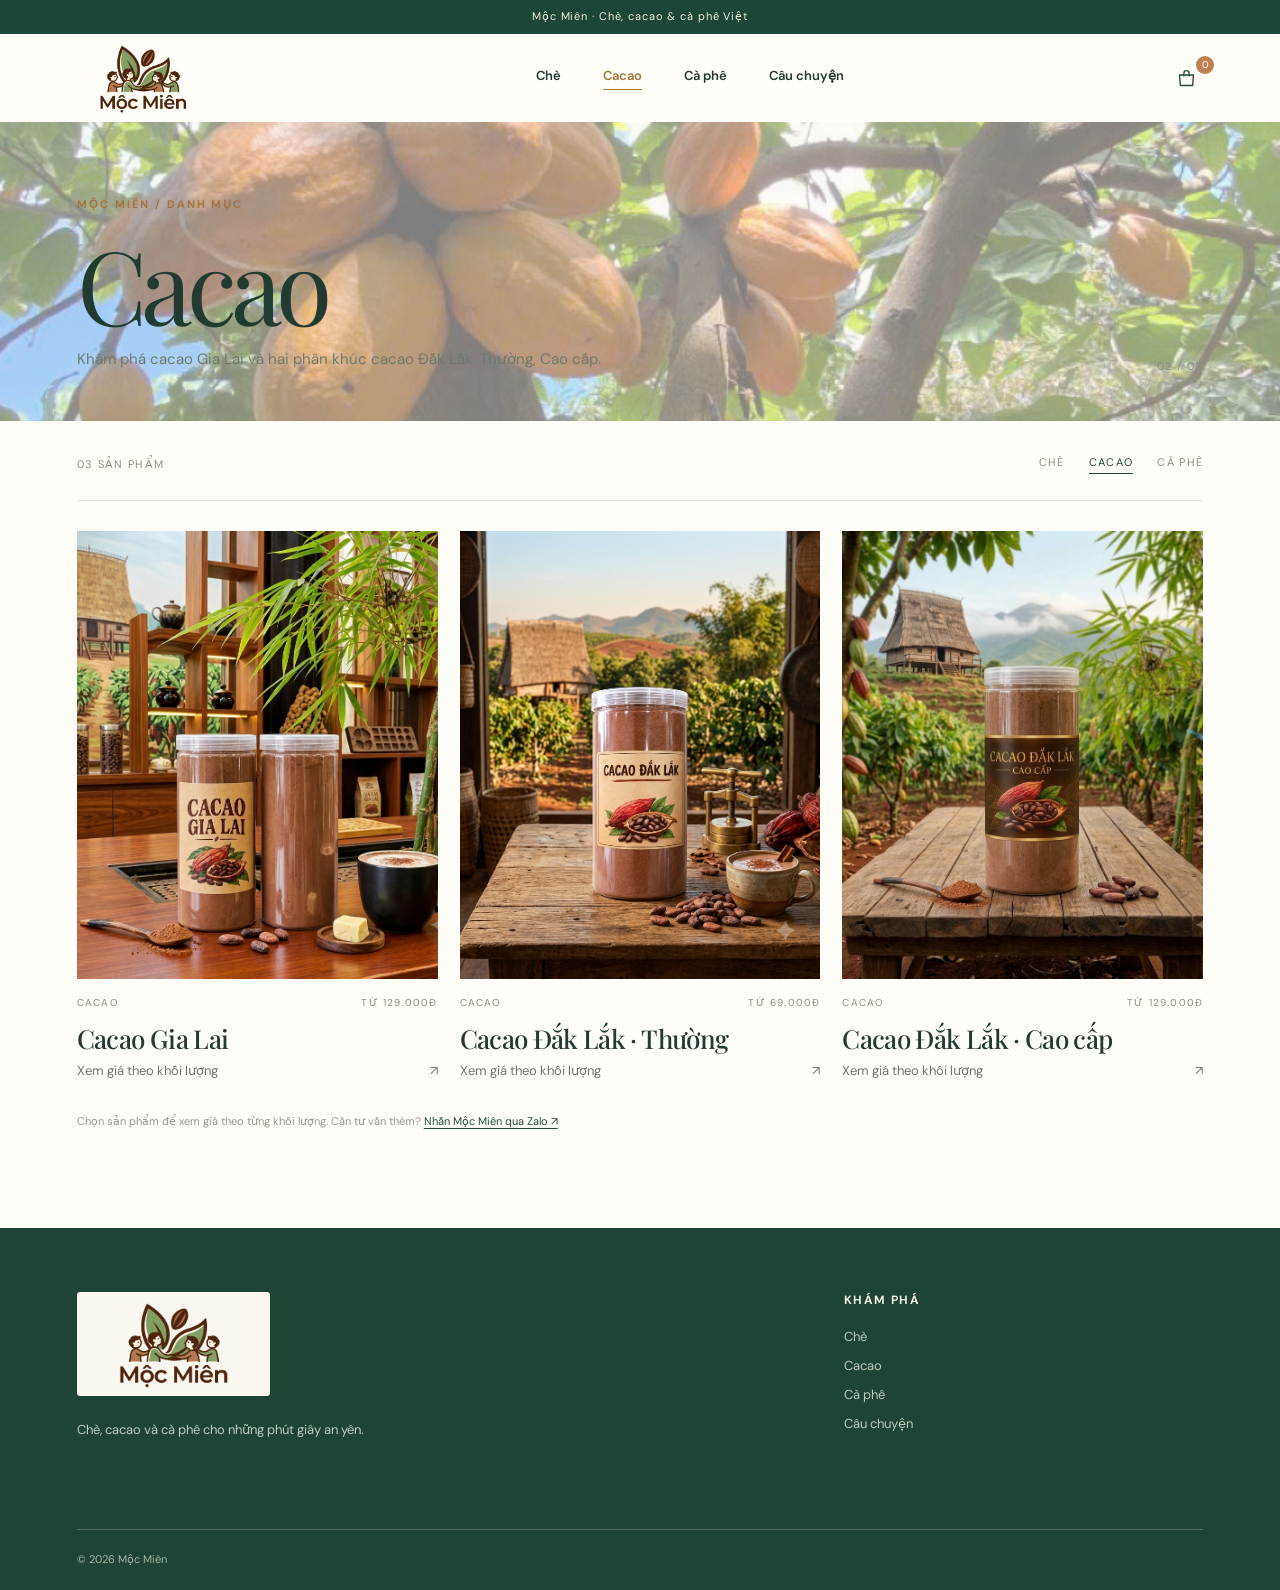
==== cacao.html @ 0a1a904e "chore: refresh cleaned header and footer on cacao.html" ====
﻿<!doctype html>
<html lang="vi"><head><meta charset="utf-8"><meta name="viewport" content="width=device-width, initial-scale=1"><meta name="theme-color" content="#1d4434"><meta name="description" content="Bột cacao Đắk Lắk tại Mộc Miên. Có gói 150 g, 450 g và 950 g."><title>Cacao Đắk Lắk — Mộc Miên</title><link rel="icon" href="./moc-mien-logo.png" type="image/png"><link rel="preconnect" href="https://fonts.googleapis.com"><link rel="preconnect" href="https://fonts.gstatic.com" crossorigin><link href="https://fonts.googleapis.com/css2?family=DM+Sans:wght@400;500;600;700&family=Playfair+Display:ital,wght@0,400;0,500;0,600;1,400;1,500&display=swap" rel="stylesheet"><link rel="stylesheet" href="./style.css?v=ui-2"><link rel="stylesheet" href="./catalog.css?v=ui-2"><script src="./config.js?v=2" defer></script><script src="./checkout.js?v=3" defer></script><script src="./script.js?v=ui-2" defer></script></head><body data-page="cacao"><div id="app"></div></body></html>
---- style.css ----
:root{font-family:'DM Sans',Arial,sans-serif;color:#213b30;background:#f9f7f0}*{box-sizing:border-box}html{scroll-behavior:smooth}body{margin:0}button,a{cursor:pointer}a{text-decoration:none;color:inherit}button{font:inherit}.announcement{height:34px;background:#1c4637;color:#f5eee1;text-align:center;font-size:11px;letter-spacing:.08em;padding:9px 10px}.announcement span{margin:0 20px;color:#d4ad6c}.header{height:88px;padding:0 max(6vw,24px);display:flex;align-items:center;justify-content:space-between;background:#fffdf8;position:relative;z-index:5}.brand{display:inline-flex;align-items:center;gap:10px;font-family:'Playfair Display',serif;font-size:29px;font-weight:600;letter-spacing:-.05em}.brand-mark{width:38px;height:38px;border:1px solid #2d5b43;border-radius:50%;display:grid;place-items:center}.brand-dot{color:#c1864b}.nav{display:flex;gap:42px;font-size:13px;font-weight:600}.nav a:hover,.text-link:hover{color:#a9753f}.icon-button{background:none;border:0;color:#254c3b;display:grid;place-items:center}.cart-trigger{position:relative}.cart-count{position:absolute;top:-11px;right:-11px;background:#be8151;color:white;border-radius:50%;font-size:10px;width:18px;height:18px;display:grid;place-items:center}.mobile-menu{display:none}.hero{display:grid;grid-template-columns:1fr 1fr;min-height:600px;background:#eeeee2}.hero-copy{padding:clamp(70px,8vw,125px) 6vw 32px max(6vw,32px);display:flex;flex-direction:column;align-items:flex-start}.eyebrow{font-size:11px;font-weight:700;letter-spacing:.18em;color:#a47443}.hero h1,.section-heading h2,.story h2{font-family:'Playfair Display',serif;font-weight:400;letter-spacing:-.045em}.hero h1{font-size:clamp(54px,5.5vw,88px);line-height:1.08;margin:28px 0;color:#1b4837}.hero h1 em,.section-heading h2 em,.story h2 em{color:#b68150;font-weight:400}.hero-copy>p{max-width:455px;font-size:15px;line-height:1.9;color:#667267;margin:0 0 35px}.primary-link{display:flex;align-items:center;gap:35px;background:#23513e;color:white;padding:17px 24px;font-size:13px;font-weight:600}.primary-link:hover{background:#17392c}.hero-foot{display:flex;align-items:center;gap:17px;margin-top:auto;padding-top:60px;width:100%;font-size:10px;letter-spacing:.15em;color:#7a8576}.hero-foot div{height:1px;flex:1;background:#c4cbbb}.hero-art{position:relative;overflow:hidden;background:#d9dfc5;display:grid;place-items:center}.hero-art:before{content:'';position:absolute;width:60%;height:74%;border-radius:50%;background:#c4d0ac}.hero-art img{position:relative;width:min(54%,390px);height:520px;object-fit:contain;transform:rotate(-6deg);filter:drop-shadow(22px 28px 20px #49634455)}.hero-orbit{position:absolute;border:1px solid #94ab86;border-radius:50%}.orbit-one{width:650px;height:650px;top:-130px;right:-200px}.orbit-two{width:430px;height:430px;bottom:-220px;left:-200px}.hero-art-label{position:absolute;top:75px;right:50px;font-size:11px;letter-spacing:.22em;line-height:1.5;color:#40624d}.floating-note{position:absolute;bottom:55px;left:40px;background:#fffdf2;padding:16px 23px;font-family:'Playfair Display',serif;font-style:italic;font-size:16px;box-shadow:0 15px 30px #35503a25}.promise{display:grid;grid-template-columns:repeat(3,1fr);padding:36px max(6vw,24px);background:#fffdf8;border-bottom:1px solid #e8e9df}.promise>div{display:grid;grid-template-columns:47px 1fr;grid-template-rows:20px 20px;align-items:center;padding:0 20%;border-right:1px solid #e3e5da}.promise>div:last-child{border:0}.promise div>span{grid-row:span 2;font-size:29px;color:#a87542}.promise strong{font-size:13px}.promise small{font-size:11px;color:#8b948b}.collection{padding:100px max(6vw,24px) 88px;background:#fffdf8}.section-heading{display:flex;align-items:end;justify-content:space-between;margin-bottom:36px}.section-heading h2,.story h2{font-size:clamp(42px,4vw,60px);line-height:1.15;margin:14px 0 0}.section-heading p{max-width:240px;color:#869084;font-size:13px;line-height:1.7}.product-grid{display:grid;grid-template-columns:repeat(4,1fr);gap:20px}.product-image{height:clamp(230px,27vw,365px);position:relative;display:grid;place-items:center;overflow:hidden}.tone-0{background:#e9ecdf}.tone-1{background:#f0e8d6}.tone-2{background:#eee3d6}.tone-3{background:#e4e6d8}.product-image img{height:90%;width:80%;object-fit:contain;transition:transform .25s}.product:hover img{transform:scale(1.04)}.product-image button{position:absolute;right:15px;bottom:15px;background:#fffdf8;border:0;border-radius:50%;height:38px;width:38px;color:#2a543d;font-size:25px;line-height:1}.product-meta{display:flex;justify-content:space-between;font-size:9px;letter-spacing:.14em;color:#ae8a66;margin-top:22px}.product h3{font-family:'Playfair Display',serif;font-size:22px;font-weight:500;margin:9px 0}.product-bottom{display:flex;justify-content:space-between;gap:5px;font-size:12px;color:#829083}.product-bottom strong{color:#2b4c39;font-size:14px}.sample-note{font-size:11px;color:#93998e;margin:35px 0 0}.story{display:grid;grid-template-columns:1fr 1fr;min-height:480px;background:#e8e8d8}.story-art{position:relative;overflow:hidden;background:#c3cfb3;min-height:480px}.story-sun{position:absolute;width:280px;height:280px;border-radius:50%;background:#e9d9a7;top:60px;left:35%}.story-hill{position:absolute;width:110%;height:320px;border-radius:50% 50% 0 0}.hill-one{background:#8fa786;bottom:-170px;left:-25%;transform:rotate(-12deg)}.hill-two{background:#627e65;bottom:-190px;right:-25%;transform:rotate(12deg)}.story-word{position:absolute;top:47%;left:50%;transform:translate(-50%,-50%);font-family:'Playfair Display',serif;font-size:clamp(70px,9vw,150px);color:#fff8e8;white-space:nowrap;opacity:.9}.story-copy{padding:90px 9vw 75px 7vw}.story-copy p{font-size:15px;line-height:1.9;color:#667366;max-width:470px;margin:28px 0}.text-link{display:inline-flex;align-items:center;gap:22px;border-bottom:1px solid #214c39;padding-bottom:8px;font-size:13px;font-weight:600}footer{background:#1d4434;color:#f2eee2;padding:64px max(6vw,24px) 24px;display:grid;grid-template-columns:minmax(0,2fr) minmax(180px,1fr);gap:48px}footer>div{display:flex;flex-direction:column;align-items:flex-start;gap:12px}footer .brand{font-size:28px}footer .brand-mark{border-color:#d9e0ce}footer p,footer span,footer a:not(.brand){font-size:13px;color:#bccdbd}footer strong{font-size:12px;letter-spacing:.12em;text-transform:uppercase;margin-bottom:8px}footer small{grid-column:1/-1;border-top:1px solid #55715d;padding-top:22px;margin-top:30px;font-size:11px;color:#a5b7a6}.drawer-overlay{position:fixed;inset:0;background:#142c22aa;z-index:20;display:flex;justify-content:flex-end}.drawer{width:min(430px,100%);height:100%;background:#fffdf8;padding:30px;display:flex;flex-direction:column}.drawer-head{display:flex;justify-content:space-between;align-items:center;border-bottom:1px solid #e2e6dc;padding-bottom:20px}.drawer h2{font-family:'Playfair Display',serif;font-size:28px;font-weight:500;margin:0}.drawer h2 span{font:13px 'DM Sans',sans-serif;color:#899487}.cart-items{overflow:auto;flex:1}.cart-item{display:flex;gap:15px;padding:20px 0;border-bottom:1px solid #e3e7de}.cart-item img{width:77px;height:85px;object-fit:contain;background:#e9ecdf}.cart-item div{display:flex;flex-direction:column;gap:8px}.cart-item strong{font-size:14px}.cart-item span{font-size:13px}.cart-item button{align-self:flex-start;border:0;background:none;padding:0;text-decoration:underline;color:#9c6e49;font-size:12px}.cart-total{display:flex;justify-content:space-between;border-top:1px solid #d9dfd3;padding:20px 0}.cart-disclaimer,.empty-cart{font-size:13px;line-height:1.6;color:#7b887b}.empty-cart{margin-top:40px}
@media(max-width:900px){.promise>div{padding:0 8%}.product-grid{grid-template-columns:repeat(2,1fr)}.product-image{height:330px}.hero-art img{height:440px}.story-copy{padding:70px 6vw}}
@media(max-width:650px){.announcement{font-size:9px}.announcement span{margin:0 5px}.header{height:70px}.brand{font-size:25px}.mobile-menu{display:grid}.nav{display:none;position:absolute;top:70px;left:0;right:0;background:#fffdf8;padding:25px;box-shadow:0 12px 22px #1c453620;flex-direction:column;gap:20px}.nav-open{display:flex}.hero{grid-template-columns:1fr}.hero-copy{padding:65px 7vw 20px;min-height:460px}.hero h1{font-size:57px}.hero-art{height:380px}.hero-art img{height:380px}.hero-art-label{top:30px;right:22px}.floating-note{bottom:20px;left:20px}.promise{padding:24px 5vw;grid-template-columns:1fr;gap:18px}.promise>div{padding:0;border:0}.collection{padding:70px 5vw}.section-heading{display:block}.section-heading p{max-width:100%}.product-grid{gap:15px}.product-image{height:235px}.product h3{font-size:18px}.product-bottom{display:block}.product-bottom strong{display:block;margin-top:7px}.story{grid-template-columns:1fr}.story-art{min-height:330px}.story-copy{padding:60px 7vw}footer{grid-template-columns:1fr;gap:28px}footer>div:first-child{grid-column:auto}}

[hidden]{display:none!important}


.brand-logo{display:block;width:auto;height:72px;max-width:160px;object-fit:contain}footer .brand-logo{height:90px;max-width:180px}@media(max-width:650px){.brand-logo{height:56px;max-width:120px}footer .brand-logo{height:80px;max-width:160px}}

footer .brand{background:#f9f7f0;padding:7px 14px;border-radius:3px}.story-word{font-size:clamp(55px,7vw,115px)}


/* Story carousel + image-loading performance */
.collection-landing,.story-shell{content-visibility:auto;contain-intrinsic-size:780px}
.hero-slide img[data-src],.story-media img[data-src]{opacity:0}
.hero-slide img,.story-media img{transition:opacity .28s ease,transform .3s ease}

.story-shell{padding:92px max(6vw,24px) 74px;background:#f5f1e7}
.story-heading{display:flex;align-items:end;justify-content:space-between;gap:40px;margin-bottom:34px}
.story-heading h2{font-family:'Playfair Display',serif;font-size:clamp(42px,4vw,60px);font-weight:400;letter-spacing:-.045em;line-height:1.15;margin:14px 0 0}
.story-heading h2 em{font-weight:400;color:#b68150}
.story-heading>p{max-width:420px;margin:0;color:#6f796e;font-size:13px;line-height:1.75}
.story-slider{position:relative;overflow:hidden;background:#fffdf8;border:1px solid #dedfd5;min-height:560px}
.story-panel{display:none;grid-template-columns:minmax(0,1.02fr) minmax(420px,.98fr);min-height:560px}
.story-panel.is-active{display:grid}
.story-media{position:relative;min-height:560px;overflow:hidden;background:#dfe5d6}
.story-media:after{content:'';position:absolute;inset:0;background:linear-gradient(180deg,transparent 58%,#17382a88)}
.story-media img{ position: relative;
  position: absolute;
  inset: 0;
  width: 100%;
  height: 100%;
  object-fit: cover;
  object-position: center;}
.story-number{position:absolute;z-index:2;left:24px;bottom:24px;padding:9px 12px;background:#fffdf8e8;color:#274838;font-size:10px;font-weight:700;letter-spacing:.12em}
.story-panel .story-copy{padding:64px clamp(38px,5vw,76px) 86px;display:flex;flex-direction:column;justify-content:flex-start;max-height: 700px;overflow-y: auto;min-height: 0;}
.story-panel .story-copy h2{font-family:'Playfair Display',serif;font-size:clamp(39px,3.7vw,57px);font-weight:400;letter-spacing:-.045em;line-height:1.12;margin:16px 0 20px}
.story-panel .story-copy h2 em{font-weight:400;color:#b68150}
.story-panel .story-copy>p{max-width:590px;margin:0 0 24px;color:#667366;font-size:14px;line-height:1.85}
.story-benefits{list-style:none;margin:0 0 28px;padding:0;display:grid;grid-template-columns:repeat(3,minmax(0,1fr));gap:10px}
.story-benefits li{min-width:0;padding:14px 13px;background:#f1f2e8;border-top:2px solid #829478}
.story-benefits strong{display:block;color:#254c3b;font-size:11px;line-height:1.35;margin-bottom:6px}
.story-benefits span{display:block;color:#798476;font-size:10px;line-height:1.55}
.story-controls{position:absolute;z-index:4;right:28px;bottom:24px;display:flex;align-items:center;gap:11px}
.story-arrow{width:34px;height:34px;border:1px solid #bfc9bb;border-radius:50%;background:#fffdf8;color:#274838;font-size:24px;line-height:1;display:grid;place-items:center}
.story-arrow:hover,.story-arrow:focus-visible{background:#e8eee7}
.story-dots{display:flex;align-items:center;gap:7px}
.story-dot{width:8px;height:8px;padding:0;border:0;border-radius:50%;background:#a7b1a4}
.story-dot.is-active{width:24px;border-radius:8px;background:#27503d}
.story-dot:focus-visible,.story-arrow:focus-visible{outline:3px solid #b68150;outline-offset:3px}
.story-health-note{margin:14px 0 0;color:#8b9186;font-size:10px;line-height:1.5}
@media(max-width:1050px){
  .story-panel{grid-template-columns:1fr 1fr}
  .story-benefits{grid-template-columns:1fr}
  .story-panel .story-copy{padding:48px 38px 84px}
}
@media(max-width:760px){
  .story-shell{padding:68px 5vw 54px}
  .story-heading{display:block}
  .story-heading>p{max-width:none;margin-top:16px}
  .story-slider,.story-panel{min-height:0}
  .story-panel.is-active{grid-template-columns:1fr}
  .story-media{min-height:310px}
  .story-panel .story-copy{padding:40px 6vw 82px}
  .story-panel .story-copy h2{font-size:40px}
  .story-benefits{gap:8px}
  .story-controls{right:18px;bottom:18px}
}
@media(prefers-reduced-motion:reduce){
  .hero-slide img,.story-media img{transition:none}
}
---- catalog.css ----
.nav a[aria-current="page"]{color:#a9753f;border-bottom:1px solid currentColor;padding-bottom:5px}
.hero-art{min-height:600px;background:#d9dfc5;display:block}
.hero-art::before{display:none}
.hero-slides,.hero-slide{position:absolute;inset:0}
.hero-slide{opacity:0;visibility:hidden;pointer-events:none;transition:opacity .65s ease,visibility .65s ease}
.hero-slide.is-active{opacity:1;visibility:visible;pointer-events:auto}
.hero-art .hero-slide img{display:block;width:100%;height:100%;object-fit:cover;transform:none;filter:none}
.hero-art .cacao-hero-pair{display:grid;grid-template-columns:1fr 1fr;width:100%;height:100%}
.hero-art .cacao-hero-pair img{width:100%;height:100%;object-fit:cover}
.hero-slide-caption{position:absolute;left:28px;bottom:80px;z-index:2;display:flex;flex-direction:column;gap:4px;padding:14px 18px;background:#fffdf8e8;color:#274838;box-shadow:0 8px 28px #1e392720;pointer-events:none}
.hero-slide-caption span{font-size:10px;letter-spacing:.08em}
.hero-slide-caption strong{font-family:'Playfair Display',serif;font-size:25px;font-weight:500}
.hero-slide-controls{position:absolute;left:28px;right:28px;bottom:22px;z-index:2;display:flex;align-items:center;gap:15px}
.hero-arrow{width:34px;height:34px;border:1px solid #fffdf8;background:#fffdf8d9;color:#274838;border-radius:50%;font-size:26px;line-height:1;display:grid;place-items:center}
.hero-arrow:hover,.hero-arrow:focus-visible{background:#fffdf8}
.hero-dots{display:flex;align-items:center;gap:8px}
.hero-dot{width:9px;height:9px;padding:0;border:0;border-radius:50%;background:#fffdf899;box-shadow:0 0 0 1px #29463255}
.hero-dot.is-active{width:24px;border-radius:8px;background:#fffdf8}
.hero-dot:focus-visible,.hero-arrow:focus-visible,.hero-slide:focus-visible{outline:3px solid #b68150;outline-offset:3px}
@media(max-width:650px){.hero-art{min-height:380px}.hero-slide-caption{left:16px;bottom:72px;padding:10px 13px}.hero-slide-caption strong{font-size:21px}.hero-slide-controls{left:16px;right:16px;bottom:18px}}
@media(prefers-reduced-motion:reduce){.hero-slide{transition:none}}
.collection-landing{padding-top:90px}
.category-grid{display:grid;grid-template-columns:repeat(3,minmax(0,1fr));gap:20px}
.category-tile{display:block;min-width:0;background:#ecede1;transition:transform .25s ease}
.category-tile:hover{transform:translateY(-4px)}
.cacao-tile{background:#eae0d2}
.cacao-region-pair{height:390px;display:grid;grid-template-columns:1fr 1fr;overflow:hidden}
.cacao-region-pair a{position:relative;min-width:0;overflow:hidden;background:#eae0d2}
.cacao-region-pair a+a{border-left:3px solid #fffdf8}
.cacao-region-pair img{width:100%;height:100%;object-fit:cover;transition:transform .3s ease}
.cacao-region-pair span{position:absolute;left:8px;right:8px;bottom:12px;padding:8px 4px;background:#fffdf8e8;color:#294a38;text-align:center;font-size:11px;font-weight:700;letter-spacing:.08em}
.cacao-region-pair a:hover img{transform:scale(1.04)}
.cacao-region-pair a:focus-visible,.category-more:focus-visible{outline:3px solid #b68150;outline-offset:-3px}
.cacao-tile .category-copy h3 a:hover,.category-more:hover{color:#a9753f}
.category-more{position:absolute;right:28px;bottom:29px;font-size:23px}
.coffee-tile{background:#e7dfd2}
.category-art{height:390px;display:grid;place-items:center;overflow:hidden}
.category-art img{width:min(70%,360px);height:95%;object-fit:contain;transition:transform .3s ease}
.category-art img[src$="-photo-demo.png"]{width:100%;height:100%;object-fit:cover}
.story-art{background:#48613d url('./products/coffee-cherries-story-demo.png') center/cover no-repeat}
.story-art .story-sun,.story-art .story-hill{display:none}
.story-art .story-word{text-shadow:0 2px 20px #1f3827aa}
.category-tile:hover img{transform:scale(1.04)}
.category-copy{position:relative;background:#f9f7f0;padding:25px 28px 30px;border:1px solid #e7e6dc;border-top:0}
.category-copy>span,.catalog-meta,.catalog-tools,.catalog-index{font-size:11px;letter-spacing:.12em;text-transform:uppercase;color:#8a907f}
.category-copy h3{font-family:'Playfair Display',serif;font-size:48px;font-weight:400;margin:8px 0}
.category-copy p{margin:0;color:#68766a;font-size:14px}
.category-copy b{position:absolute;right:28px;bottom:29px;font-size:23px;font-weight:400}
.catalog-hero {
  min-height: 290px;
  padding: 70px max(6vw, 24px) 48px;
  display: flex;
  align-items: end;
  justify-content: space-between;
  background-size: cover;
  background-position: center;
  background-repeat: no-repeat;
}

.catalog-hero:not(.cacao-heading):not(.coffee-heading) {
  background-image:
    linear-gradient(
      rgba(249, 247, 240, 0.6),
      rgba(249, 247, 240, 0.5)
    ),
    url("./products/anhdoiche.png");
}

.catalog-hero.cacao-heading {
  background-image:
    linear-gradient(
      rgba(249, 247, 240, 0.5),
      rgba(249, 247, 240, 0.5)
    ),
    url("./products/anhcacaocay.jpg");

  background-size: cover;
  background-position: center;
  background-repeat: no-repeat;
}

.catalog-hero.coffee-heading {
  background-image:
    linear-gradient(
      rgba(249, 247, 240, 0.6),
      rgba(249, 247, 240, 0.6)
    ),
    url("./products/anhcaphecay.jpg");

  background-size: cover;
  background-position: center;
  background-repeat: no-repeat;
}


.coffee-tone{background:#e9e0d3}
.catalog-hero h1{font-family:'Playfair Display',serif;font-size:clamp(72px,8vw,120px);font-weight:400;letter-spacing:-.055em;line-height:1;margin:20px 0 12px}
.catalog-hero p{max-width:620px;color:#6e796d;font-size:15px;line-height:1.7;margin:0}
.catalog-section{background:#fffdf8;padding:34px max(6vw,24px) 100px}
.catalog-tools{display:flex;justify-content:space-between;align-items:center;padding-bottom:26px;border-bottom:1px solid #e0e3da}
.catalog-tools nav{display:flex;gap:24px}
.catalog-tools a{padding-bottom:4px}
.catalog-tools a[aria-current="page"]{color:#234b3a;border-bottom:1px solid #234b3a}
.catalog-grid{display:grid;grid-template-columns:repeat(3,minmax(0,1fr));gap:22px;margin-top:30px}
.catalog-grid:has(> :only-child){grid-template-columns:minmax(0,440px)}
.catalog-image{height:clamp(300px,35vw,480px);display:grid;place-items:center;overflow:hidden}
.catalog-image img{width:100%;height:100%;object-fit: cover;object-position: center;display: block;transition:transform .3s ease}
.catalog-image img[src$="-photo-demo.png"]{width:100%;height:100%;object-fit:cover}
.catalog-card:hover img{transform:scale(1.04)}
.catalog-meta{display:flex;justify-content:space-between;gap:8px;margin-top:17px;font-size:10px}
.catalog-card h2{font-family:'Playfair Display',serif;font-size:26px;font-weight:500;letter-spacing:-.025em;margin:12px 0 6px}
.catalog-card p{font-size:13px;color:#6d776b;margin:0;display:flex;justify-content:space-between}
.breadcrumbs{display:flex;flex-wrap:wrap;gap:10px;padding:24px max(6vw,24px);background:#fffdf8;font-size:12px;color:#899085}
.breadcrumbs a:hover{color:#23513e}
.detail-layout{display:grid;grid-template-columns:minmax(0,1.12fr) minmax(360px,.88fr);background:#fffdf8;min-height:690px}
.detail-visual{background:#e9ecdf;display:grid;place-items:center;min-height:650px;overflow:hidden}
.detail-visual img{height:min(82%,700px);max-height:640px;width:75%;object-fit:contain}
.detail-visual img[src$="-photo-demo.png"]{width:100%;height:100%;max-height:none;object-fit:cover}
.detail-visual:has(.photo-disclosure){position:relative}
.photo-disclosure{position:absolute;left:20px;right:20px;bottom:20px;padding:10px 14px;background:#fffdf8e8;color:#34503d;font-size:11px;line-height:1.4;text-align:center}
.detail-info{padding:clamp(42px,5vw,76px) max(5vw,34px) 64px;max-width:700px;width:100%;margin:auto}
.detail-info h1{font-family:'Playfair Display',serif;font-weight:400;font-size:clamp(44px,4.3vw,66px);letter-spacing:-.045em;line-height:1.1;margin:18px 0 16px}
.detail-subtitle{font-size:14px;color:#6f7b6d;margin:0 0 35px}
.detail-price{font-size:16px;font-weight:600;margin:0 0 30px}
.detail-divider{height:1px;background:#dfe4da;margin-bottom:26px}
.variant-block{background:#f5f3ea;border:1px solid #e2e3d9;padding:22px 22px 20px;margin-bottom:14px}
.variant-heading{display:flex;align-items:flex-end;justify-content:space-between;gap:18px;margin-bottom:8px}
.variant-heading>div{display:grid;gap:5px}
.variant-heading strong{font-family:'Playfair Display',serif;font-size:22px;font-weight:500;color:#234b3a}
.variant-heading>span{flex:none;color:#6f7c70;font-size:12px;font-weight:600}
.variant-kicker{font-size:9px;font-weight:700;letter-spacing:.16em;color:#a47443}
.variant-help{margin:0 0 16px;color:#7a8579;font-size:11px;line-height:1.55}
.variant-options{display:grid;grid-template-columns:repeat(3,1fr);gap:10px;margin-bottom:0}
.variant-options button{position:relative;background:#fffdf8;border:1px solid #cbd4c8;color:#294a38;padding:15px 8px;min-height:74px;font-weight:700;font-size:15px;transition:background .18s ease,border-color .18s ease,transform .18s ease}
.variant-options button small{display:block;margin-top:5px;color:#7d8b7e;font-size:11px;font-weight:400}
.variant-options button:hover{border-color:#6f8978;transform:translateY(-1px)}
.variant-options button[aria-pressed="true"]{border-color:#214d39;background:#e7eee7;box-shadow:inset 0 0 0 1px #214d39}
.variant-options button[aria-pressed="true"]::after{content:'✓';position:absolute;top:7px;right:9px;font-size:11px;color:#214d39}
.variant-options button:focus-visible,.detail-add:focus-visible,.catalog-card a:focus-visible,.category-tile:focus-visible{outline:3px solid #b68150;outline-offset:3px}
.detail-add{background:#214d39;border:0;color:#fff;width:100%;min-height:58px;font-size:14px;font-weight:700;letter-spacing:.01em;transition:background .18s ease,transform .18s ease}
.detail-add:hover:not(:disabled){background:#17382a;transform:translateY(-1px)}
.detail-add:disabled{background:#9aa99e;color:#f5f7f3;cursor:not-allowed}
.detail-note{color:#859185;font-size:12px;line-height:1.6;margin:15px 0 30px}
.detail-facts{border-top:1px solid #dfe4da}
.detail-facts details{border-bottom:1px solid #dfe4da;padding:17px 0}
.detail-facts summary{cursor:pointer;font-size:13px;font-weight:600}
.detail-facts p{color:#718071;font-size:13px;line-height:1.7;margin:14px 0 0}
.detail-more{display:flex;justify-content:space-between;align-items:end;gap:20px;padding:75px max(6vw,24px);background:#eeeee2}
.detail-more h2{font-family:'Playfair Display',serif;font-size:42px;font-weight:400;margin:12px 0 0}
.missing-product{padding:100px max(6vw,24px);min-height:400px}
.missing-product h1{font-family:'Playfair Display',serif;font-size:46px;font-weight:400}
@media(max-width:900px){.nav{gap:22px}.category-grid{grid-template-columns:repeat(2,minmax(0,1fr))}.category-art{height:320px}.catalog-grid{grid-template-columns:repeat(2,minmax(0,1fr))}.detail-layout{grid-template-columns:1fr 1fr}.detail-visual{min-height:580px}.detail-info{padding:45px 5vw}}
@media(max-width:650px){.category-grid{grid-template-columns:1fr}.category-art,.cacao-region-pair{height:320px}.category-copy h3{font-size:39px}.catalog-hero{min-height:240px;padding:55px 5vw 35px}.catalog-hero h1{font-size:72px}.catalog-index{display:none}.catalog-section{padding:24px 5vw 70px}.catalog-tools,.catalog-tools nav{flex-wrap:wrap;gap:14px}.catalog-grid{grid-template-columns:1fr;gap:24px}.catalog-image{height:320px}.catalog-card h2{font-size:22px}.catalog-meta{font-size:9px}.catalog-meta span:last-child{display:none}.breadcrumbs{padding:18px 5vw}.detail-layout{grid-template-columns:1fr}.detail-visual{min-height:400px;height:420px}.detail-visual img{max-height:370px}.detail-info{padding:38px 5vw 58px}.detail-info h1{font-size:45px}.variant-block{padding:18px 14px}.variant-heading{align-items:flex-start}.variant-heading strong{font-size:20px}.variant-options{grid-template-columns:1fr}.variant-options button{min-height:62px;text-align:left;padding:13px 16px}.variant-options button small{display:inline;margin-left:8px}.detail-add{min-height:56px}.detail-more{display:block;padding:55px 6vw}.detail-more h2{font-size:35px;margin-bottom:25px}}
@media(max-width:390px){.catalog-grid{grid-template-columns:1fr}.catalog-image{height:320px}}
.drawer{width:min(500px,100%);overflow-y:auto}
.cart-items{flex:none;overflow:visible}
.cart-item{align-items:flex-start}
.cart-item img{width:72px;height:82px;flex:none;object-fit:cover}
.cart-item .cart-item-info{flex:1;min-width:0}
.cart-item .quantity-control{display:flex;flex-direction:row;align-items:center;gap:0;width:max-content;border:1px solid #cbd4c8}
.cart-item .quantity-control button{width:30px;height:30px;display:grid;place-items:center;color:#214d39;text-decoration:none;font-size:18px}
.cart-item .quantity-control span{min-width:26px;text-align:center}
.cart-item .remove-item{font-size:12px}
.cart-line-total{white-space:nowrap;font-size:13px}
.cart-checkout{border-top:1px solid #dfe4da;margin-top:12px;padding-top:20px}
.cart-summary{display:grid;grid-template-columns:minmax(0,1fr) auto;gap:10px 12px;align-items:center;font-size:14px;margin-bottom:24px}
.cart-summary strong{text-align:right}
.cart-checkout h3{font-family:'Playfair Display',serif;font-size:25px;font-weight:500;margin:0 0 16px}
.cart-checkout form{display:grid;gap:13px}
.cart-checkout label{display:grid;gap:7px;font-size:12px;font-weight:600;color:#34503d}
.cart-checkout input,.cart-checkout textarea,.cart-checkout select{width:100%;border:1px solid #cbd4c8;border-radius:0;background:#fff;color:#213b30;padding:11px 12px;font:14px 'DM Sans',Arial,sans-serif}
.cart-checkout textarea{resize:vertical}
.checkout-hint,.order-handoff p{font-size:12px;line-height:1.6;color:#68766a;margin:0}
.tea-order-notice{background:#f7f0e5;color:#5e492f;padding:14px 16px;margin:14px 0}
.tea-order-notice a{color:#214d39;font-weight:700;text-decoration:underline}
.order-submit,.zalo-checkout-link{display:block;width:100%;border:0;background:#214d39;color:#fff;padding:14px 18px;text-align:center;font-size:13px;font-weight:700}
.order-submit:hover,.zalo-checkout-link:hover{background:#17382a}
.checkout-status{min-height:20px;color:#214d39;font-size:12px;line-height:1.5;margin:0}
.order-handoff{display:grid;gap:12px;background:#edf1e9;padding:16px}
.order-handoff button{justify-self:start;border:1px solid #214d39;background:#fff;color:#214d39;padding:9px 14px;font-size:12px;font-weight:600}
.order-handoff textarea{font-size:12px;line-height:1.6}
.sample-note a{text-decoration:underline;text-underline-offset:3px;color:#214d39}


/* Checkout / payment UI */
.payment-methods{border:0;padding:0;margin:2px 0 0;display:grid;gap:9px}
.payment-methods legend{font-size:12px;font-weight:700;color:#34503d;margin-bottom:4px}
.payment-option{display:flex!important;grid-template-columns:none!important;align-items:flex-start;gap:11px!important;border:1px solid #cbd4c8;padding:12px 13px;background:#fff;cursor:pointer}
.payment-option:has(input:checked){border-color:#214d39;background:#edf1e9}
.payment-option input{width:auto!important;margin:3px 0 0;accent-color:#214d39}
.payment-option span{display:grid;gap:3px}
.payment-option strong{font-size:13px;color:#213b30}
.payment-option small{font-size:11px;line-height:1.45;color:#6f7b6d;font-weight:400}
.payment-help{margin:0;padding:10px 12px;background:#f6f3e9;border-left:3px solid #a9753f;color:#68766a;font-size:11px;line-height:1.55}
.order-submit:disabled{opacity:.62;cursor:wait}
.order-result{display:grid;gap:5px;padding:12px 13px;background:#fffdf8;border:1px solid #cad4c8}
.order-result:empty{display:none}
.order-result strong{font-size:13px;color:#214d39}
.order-result span{font-size:11px;line-height:1.5;color:#68766a}
.cart-checkout input:focus,.cart-checkout textarea:focus,.cart-checkout select:focus,.payment-option:focus-within{outline:2px solid #b68150;outline-offset:2px}
@media(max-width:650px){.payment-option{padding:11px}.drawer{padding:22px 18px}}


/* Account / authentication UI */
.header-actions{display:flex;align-items:center;gap:20px}
.account-trigger{display:flex;align-items:center;gap:7px;min-height:42px;padding:0 4px}
.account-trigger span{font-size:12px;font-weight:600;max-width:120px;white-space:nowrap;overflow:hidden;text-overflow:ellipsis}
.account-trigger:hover,.account-trigger:focus-visible{color:#a9753f}
.auth-overlay{position:fixed;inset:0;z-index:50;background:#17382a99;display:grid;place-items:center;padding:22px}
.auth-dialog{position:relative;width:min(470px,100%);max-height:min(720px,calc(100vh - 44px));overflow:auto;background:#fffdf8;padding:42px 42px 34px;box-shadow:0 24px 70px #102d2260;color:#213b30}
.auth-close{position:absolute;top:16px;right:18px;border:0;background:none;color:#315342;font-size:30px;line-height:1}
.auth-dialog h2{font-family:'Playfair Display',serif;font-size:38px;line-height:1.12;font-weight:500;letter-spacing:-.035em;margin:14px 0 10px}
.auth-intro{font-size:13px;line-height:1.7;color:#6f7b6d;margin:0 0 24px}
.auth-tabs{display:grid;grid-template-columns:1fr 1fr;border-bottom:1px solid #d8dfd5;margin-bottom:23px}
.auth-tab{border:0;border-bottom:2px solid transparent;background:none;padding:12px 8px;color:#7a8679;font-size:13px;font-weight:700}
.auth-tab.is-active{border-color:#214d39;color:#214d39}
.auth-form{display:grid;gap:15px}
.auth-form label{display:grid;gap:7px;font-size:12px;font-weight:700;color:#34503d}
.auth-form input{width:100%;border:1px solid #cbd4c8;background:#fff;padding:12px 13px;color:#213b30;font:14px 'DM Sans',Arial,sans-serif}
.auth-form input:focus{outline:2px solid #b68150;outline-offset:2px}
.auth-primary,.auth-secondary{width:100%;border:0;padding:14px 18px;font-size:13px;font-weight:700}
.auth-primary{background:#214d39;color:#fff;margin-top:3px}
.auth-primary:hover{background:#17382a}
.auth-primary:disabled{opacity:.6;cursor:wait}
.auth-secondary{background:#f0eee4;color:#214d39;border:1px solid #cbd4c8}
.auth-member-card{display:flex;align-items:center;justify-content:space-between;gap:15px;background:#edf1e9;padding:15px 16px;margin:22px 0}
.auth-member-card span{font-size:11px;text-transform:uppercase;letter-spacing:.1em;color:#748173}
.auth-member-card strong{font-size:13px;color:#214d39}
.auth-status{min-height:20px;margin:18px 0 0;font-size:12px;line-height:1.5;color:#52665a}
.auth-status[data-kind="success"]{color:#214d39}
.auth-status[data-kind="error"]{color:#9b3f33}
@media(max-width:750px){.account-trigger span{display:none}.header-actions{gap:12px}}
@media(max-width:650px){.auth-overlay{padding:12px}.auth-dialog{padding:38px 22px 28px}.auth-dialog h2{font-size:32px}.header-actions{margin-left:auto}}
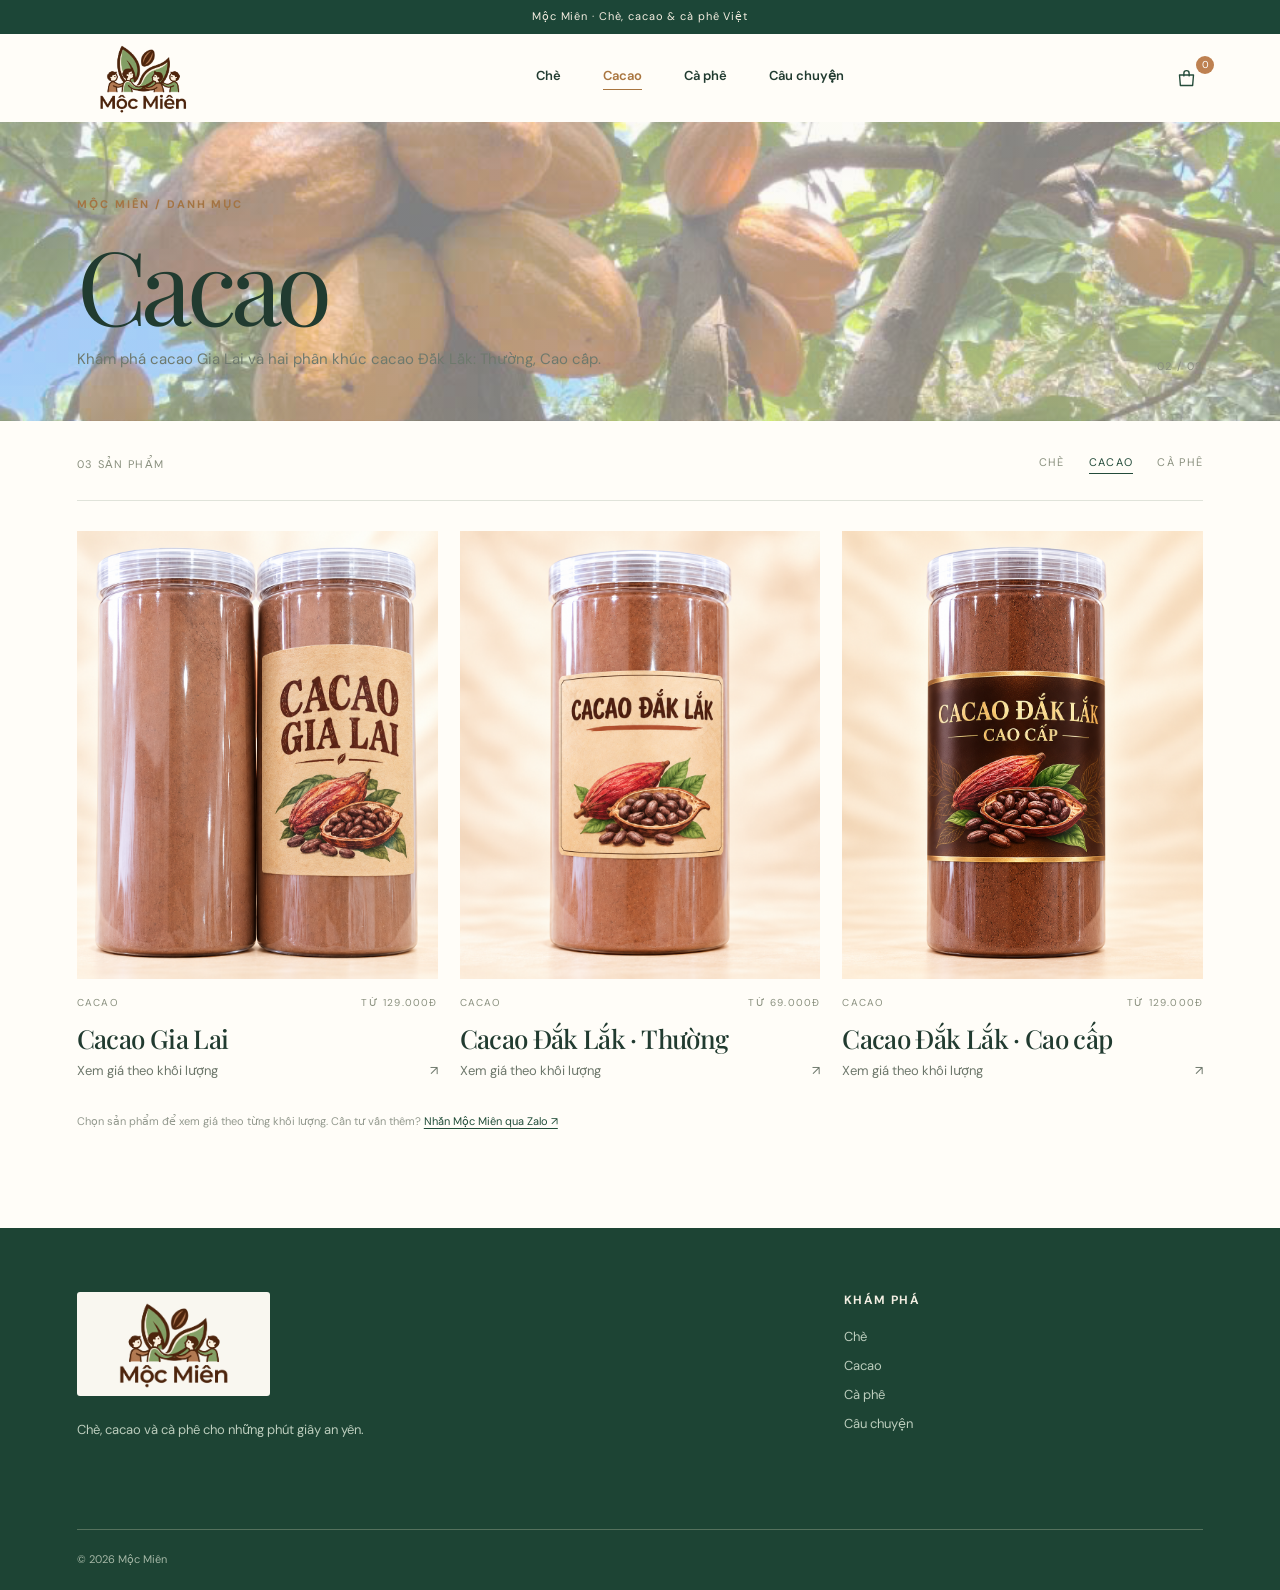
==== commit 082d2bd3: "chore: refresh cleaned header/footer on cacao.html" ====
--- a/cacao.html
+++ b/cacao.html
@@ -1,3 +1,3 @@
 ﻿<!doctype html>
-<html lang="vi"><head><meta charset="utf-8"><meta name="viewport" content="width=device-width, initial-scale=1"><meta name="theme-color" content="#1d4434"><meta name="description" content="Bột cacao Đắk Lắk tại Mộc Miên. Có gói 150 g, 450 g và 950 g."><title>Cacao Đắk Lắk — Mộc Miên</title><link rel="icon" href="./moc-mien-logo.png" type="image/png"><link rel="preconnect" href="https://fonts.googleapis.com"><link rel="preconnect" href="https://fonts.gstatic.com" crossorigin><link href="https://fonts.googleapis.com/css2?family=DM+Sans:wght@400;500;600;700&family=Playfair+Display:ital,wght@0,400;0,500;0,600;1,400;1,500&display=swap" rel="stylesheet"><link rel="stylesheet" href="./style.css?v=ui-2"><link rel="stylesheet" href="./catalog.css?v=ui-2"><script src="./config.js?v=2" defer></script><script src="./checkout.js?v=3" defer></script><script src="./script.js?v=ui-2" defer></script></head><body data-page="cacao"><div id="app"></div></body></html>
+<html lang="vi"><head><meta charset="utf-8"><meta name="viewport" content="width=device-width, initial-scale=1"><meta name="theme-color" content="#1d4434"><meta name="description" content="Bột cacao Đắk Lắk tại Mộc Miên. Có gói 150 g, 450 g và 950 g."><title>Cacao Đắk Lắk — Mộc Miên</title><link rel="icon" href="./moc-mien-logo.png" type="image/png"><link rel="preconnect" href="https://fonts.googleapis.com"><link rel="preconnect" href="https://fonts.gstatic.com" crossorigin><link href="https://fonts.googleapis.com/css2?family=DM+Sans:wght@400;500;600;700&family=Playfair+Display:ital,wght@0,400;0,500;0,600;1,400;1,500&display=swap" rel="stylesheet"><link rel="stylesheet" href="./style.css?v=story-2"><link rel="stylesheet" href="./catalog.css?v=tea-1"><script src="./config.js?v=2" defer></script><script src="./checkout.js?v=3" defer></script><script src="./script.js?v=remove-zalo-1" defer></script></head><body data-page="cacao"><div id="app"></div></body></html>
 
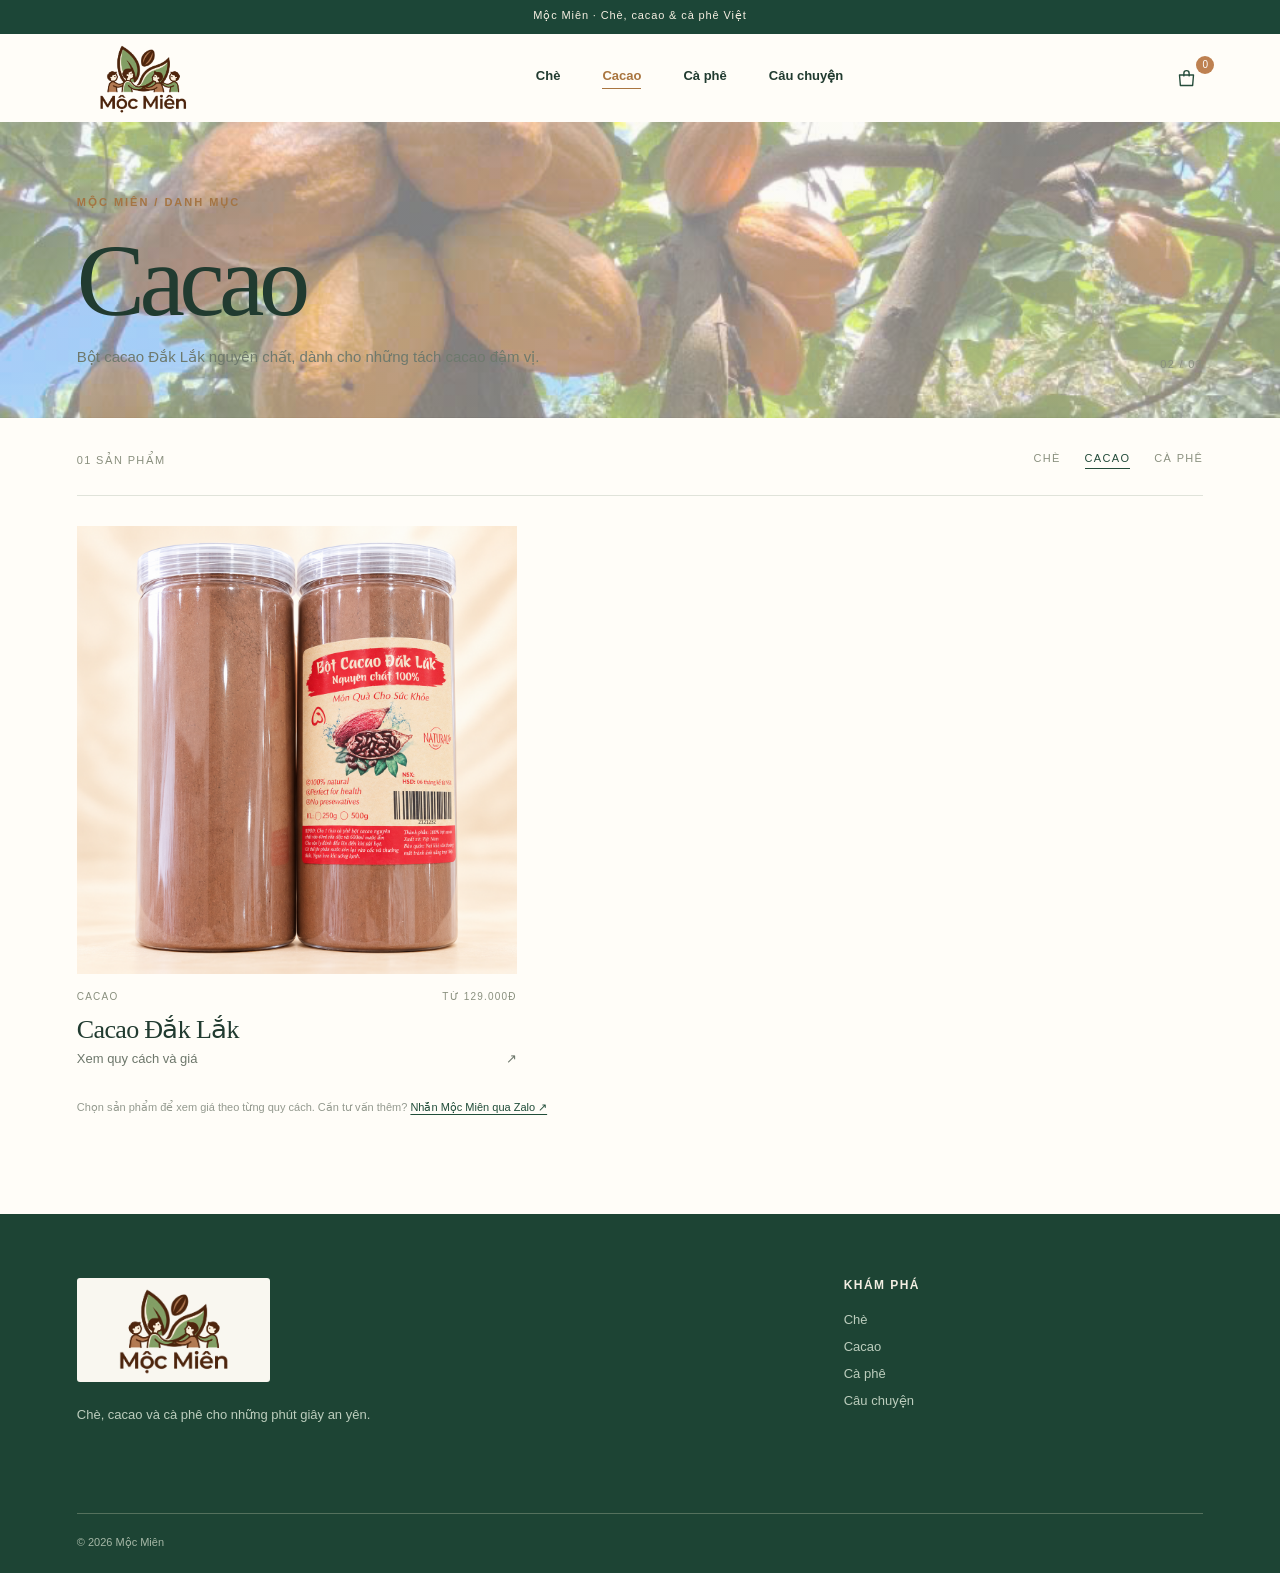
==== commit fd539bc8: "chore: refresh cleaned header/footer on cacao.html" ====
--- a/cacao.html
+++ b/cacao.html
@@ -1,3 +1,3 @@
 ﻿<!doctype html>
-<html lang="vi"><head><meta charset="utf-8"><meta name="viewport" content="width=device-width, initial-scale=1"><meta name="theme-color" content="#1d4434"><meta name="description" content="Bột cacao Đắk Lắk tại Mộc Miên. Có gói 150 g, 450 g và 950 g."><title>Cacao Đắk Lắk — Mộc Miên</title><link rel="icon" href="./moc-mien-logo.png" type="image/png"><link rel="preconnect" href="https://fonts.googleapis.com"><link rel="preconnect" href="https://fonts.gstatic.com" crossorigin><link href="https://fonts.googleapis.com/css2?family=DM+Sans:wght@400;500;600;700&family=Playfair+Display:ital,wght@0,400;0,500;0,600;1,400;1,500&display=swap" rel="stylesheet"><link rel="stylesheet" href="./style.css?v=story-2"><link rel="stylesheet" href="./catalog.css?v=tea-1"><script src="./config.js?v=2" defer></script><script src="./checkout.js?v=3" defer></script><script src="./script.js?v=remove-zalo-1" defer></script></head><body data-page="cacao"><div id="app"></div></body></html>
+<html lang="vi"><head><meta charset="utf-8"><meta name="viewport" content="width=device-width, initial-scale=1"><meta name="theme-color" content="#1d4434"><meta name="description" content="Bột cacao Đắk Lắk tại Mộc Miên. Chọn quy cách 200 g, 500 g hoặc 1 kg."><title>Cacao Đắk Lắk — Mộc Miên</title><link rel="icon" href="./moc-mien-logo.png" type="image/png"><link rel="stylesheet" href="./style.css"><link rel="stylesheet" href="./catalog.css"><script src="./checkout.js?v=1" defer></script><script src="./script.js?v=remove-zalo-1" defer></script></head><body data-page="cacao"><div id="app"></div></body></html>
 
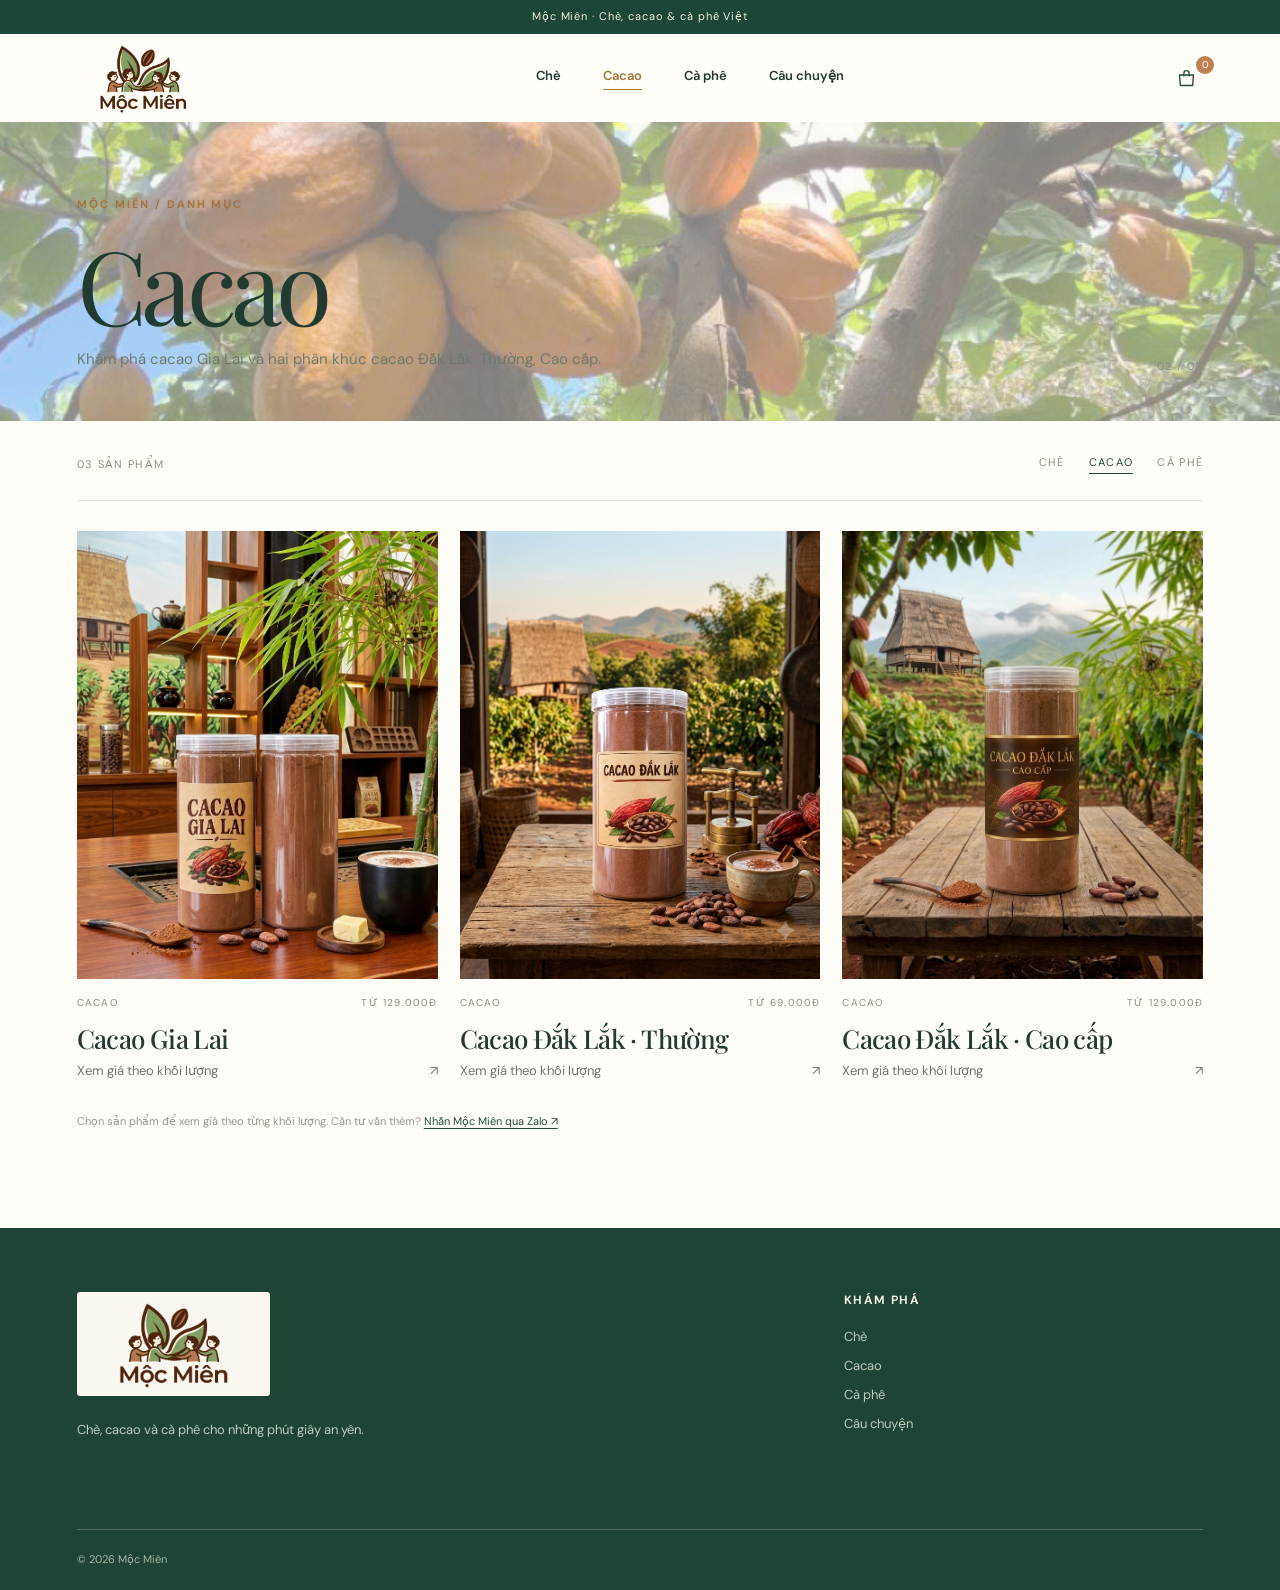
==== commit b1187f1a: "fix: force fresh clean site bundle on cacao.html" ====
--- a/cacao.html
+++ b/cacao.html
@@ -1,3 +1,3 @@
 ﻿<!doctype html>
-<html lang="vi"><head><meta charset="utf-8"><meta name="viewport" content="width=device-width, initial-scale=1"><meta name="theme-color" content="#1d4434"><meta name="description" content="Bột cacao Đắk Lắk tại Mộc Miên. Chọn quy cách 200 g, 500 g hoặc 1 kg."><title>Cacao Đắk Lắk — Mộc Miên</title><link rel="icon" href="./moc-mien-logo.png" type="image/png"><link rel="stylesheet" href="./style.css"><link rel="stylesheet" href="./catalog.css"><script src="./checkout.js?v=1" defer></script><script src="./script.js?v=remove-zalo-1" defer></script></head><body data-page="cacao"><div id="app"></div></body></html>
+<html lang="vi"><head><meta charset="utf-8"><meta name="viewport" content="width=device-width, initial-scale=1"><meta name="theme-color" content="#1d4434"><meta name="description" content="Bột cacao Đắk Lắk tại Mộc Miên. Có gói 150 g, 450 g và 950 g."><title>Cacao Đắk Lắk — Mộc Miên</title><link rel="icon" href="./moc-mien-logo.png" type="image/png"><link rel="preconnect" href="https://fonts.googleapis.com"><link rel="preconnect" href="https://fonts.gstatic.com" crossorigin><link href="https://fonts.googleapis.com/css2?family=DM+Sans:wght@400;500;600;700&family=Playfair+Display:ital,wght@0,400;0,500;0,600;1,400;1,500&display=swap" rel="stylesheet"><link rel="stylesheet" href="./style.css?v=ui-2"><link rel="stylesheet" href="./catalog.css?v=ui-2"><script src="./config.js?v=2" defer></script><script src="./checkout.js?v=3" defer></script><script src="./site-ui.js?v=clean-1" defer></script><style id="legacy-zalo-cleanup">footer>div:nth-of-type(3){display:none!important}</style></head><body data-page="cacao"><div id="app"></div></body></html>
 
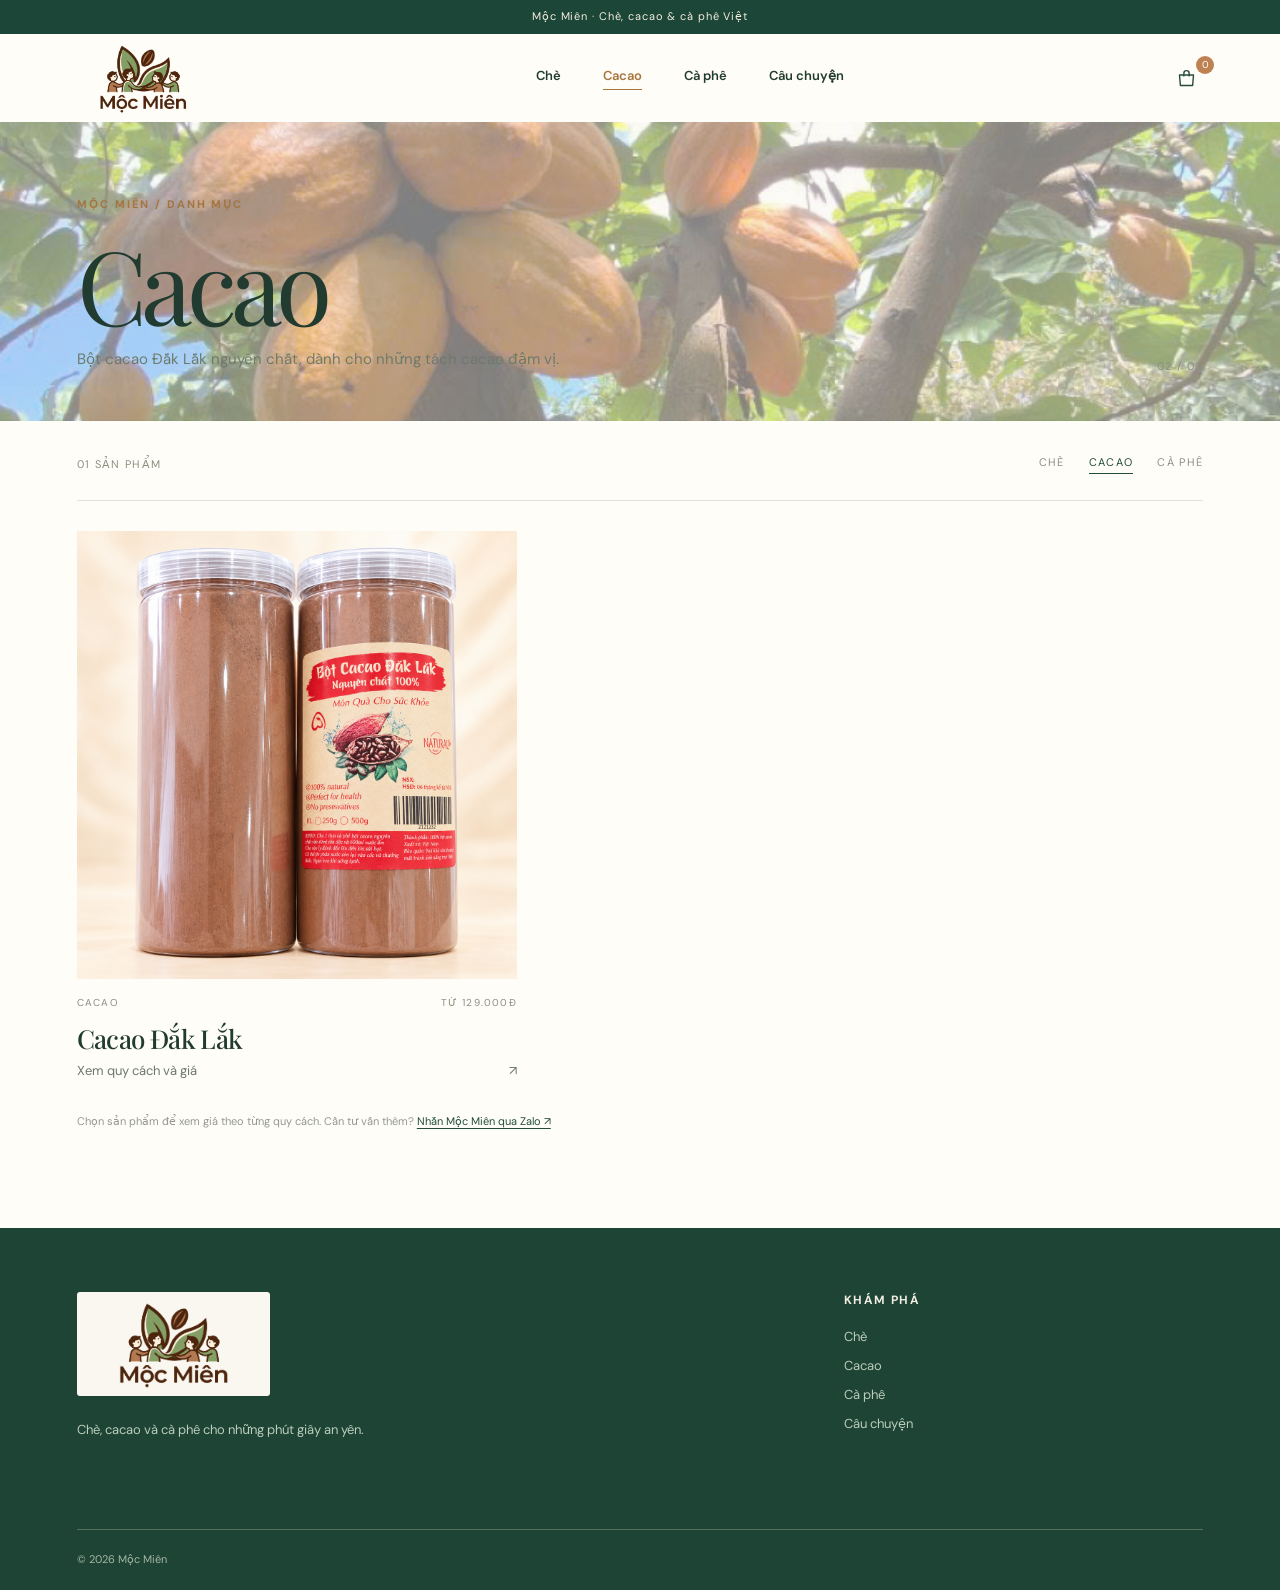
==== commit d4dc2c2a: "fix: force fresh clean site bundle on cacao.html" ====
--- a/cacao.html
+++ b/cacao.html
@@ -1,3 +1,3 @@
 ﻿<!doctype html>
-<html lang="vi"><head><meta charset="utf-8"><meta name="viewport" content="width=device-width, initial-scale=1"><meta name="theme-color" content="#1d4434"><meta name="description" content="Bột cacao Đắk Lắk tại Mộc Miên. Có gói 150 g, 450 g và 950 g."><title>Cacao Đắk Lắk — Mộc Miên</title><link rel="icon" href="./moc-mien-logo.png" type="image/png"><link rel="preconnect" href="https://fonts.googleapis.com"><link rel="preconnect" href="https://fonts.gstatic.com" crossorigin><link href="https://fonts.googleapis.com/css2?family=DM+Sans:wght@400;500;600;700&family=Playfair+Display:ital,wght@0,400;0,500;0,600;1,400;1,500&display=swap" rel="stylesheet"><link rel="stylesheet" href="./style.css?v=ui-2"><link rel="stylesheet" href="./catalog.css?v=ui-2"><script src="./config.js?v=2" defer></script><script src="./checkout.js?v=3" defer></script><script src="./site-ui.js?v=clean-1" defer></script><style id="legacy-zalo-cleanup">footer>div:nth-of-type(3){display:none!important}</style></head><body data-page="cacao"><div id="app"></div></body></html>
+<html lang="vi"><head><meta charset="utf-8"><meta name="viewport" content="width=device-width, initial-scale=1"><meta name="theme-color" content="#1d4434"><meta name="description" content="Bột cacao Đắk Lắk tại Mộc Miên. Có gói 150 g, 450 g và 950 g."><title>Cacao Đắk Lắk — Mộc Miên</title><link rel="icon" href="./moc-mien-logo.png" type="image/png"><link rel="preconnect" href="https://fonts.googleapis.com"><link rel="preconnect" href="https://fonts.gstatic.com" crossorigin><link href="https://fonts.googleapis.com/css2?family=DM+Sans:wght@400;500;600;700&family=Playfair+Display:ital,wght@0,400;0,500;0,600;1,400;1,500&display=swap" rel="stylesheet"><link rel="stylesheet" href="./style.css?v=story-2"><link rel="stylesheet" href="./catalog.css?v=tea-1"><script src="./config.js?v=2" defer></script><script src="./checkout.js?v=3" defer></script><script src="./site-ui.js?v=clean-1" defer></script><style id="legacy-zalo-cleanup">footer>div:nth-of-type(3){display:none!important}</style></head><body data-page="cacao"><div id="app"></div></body></html>
 
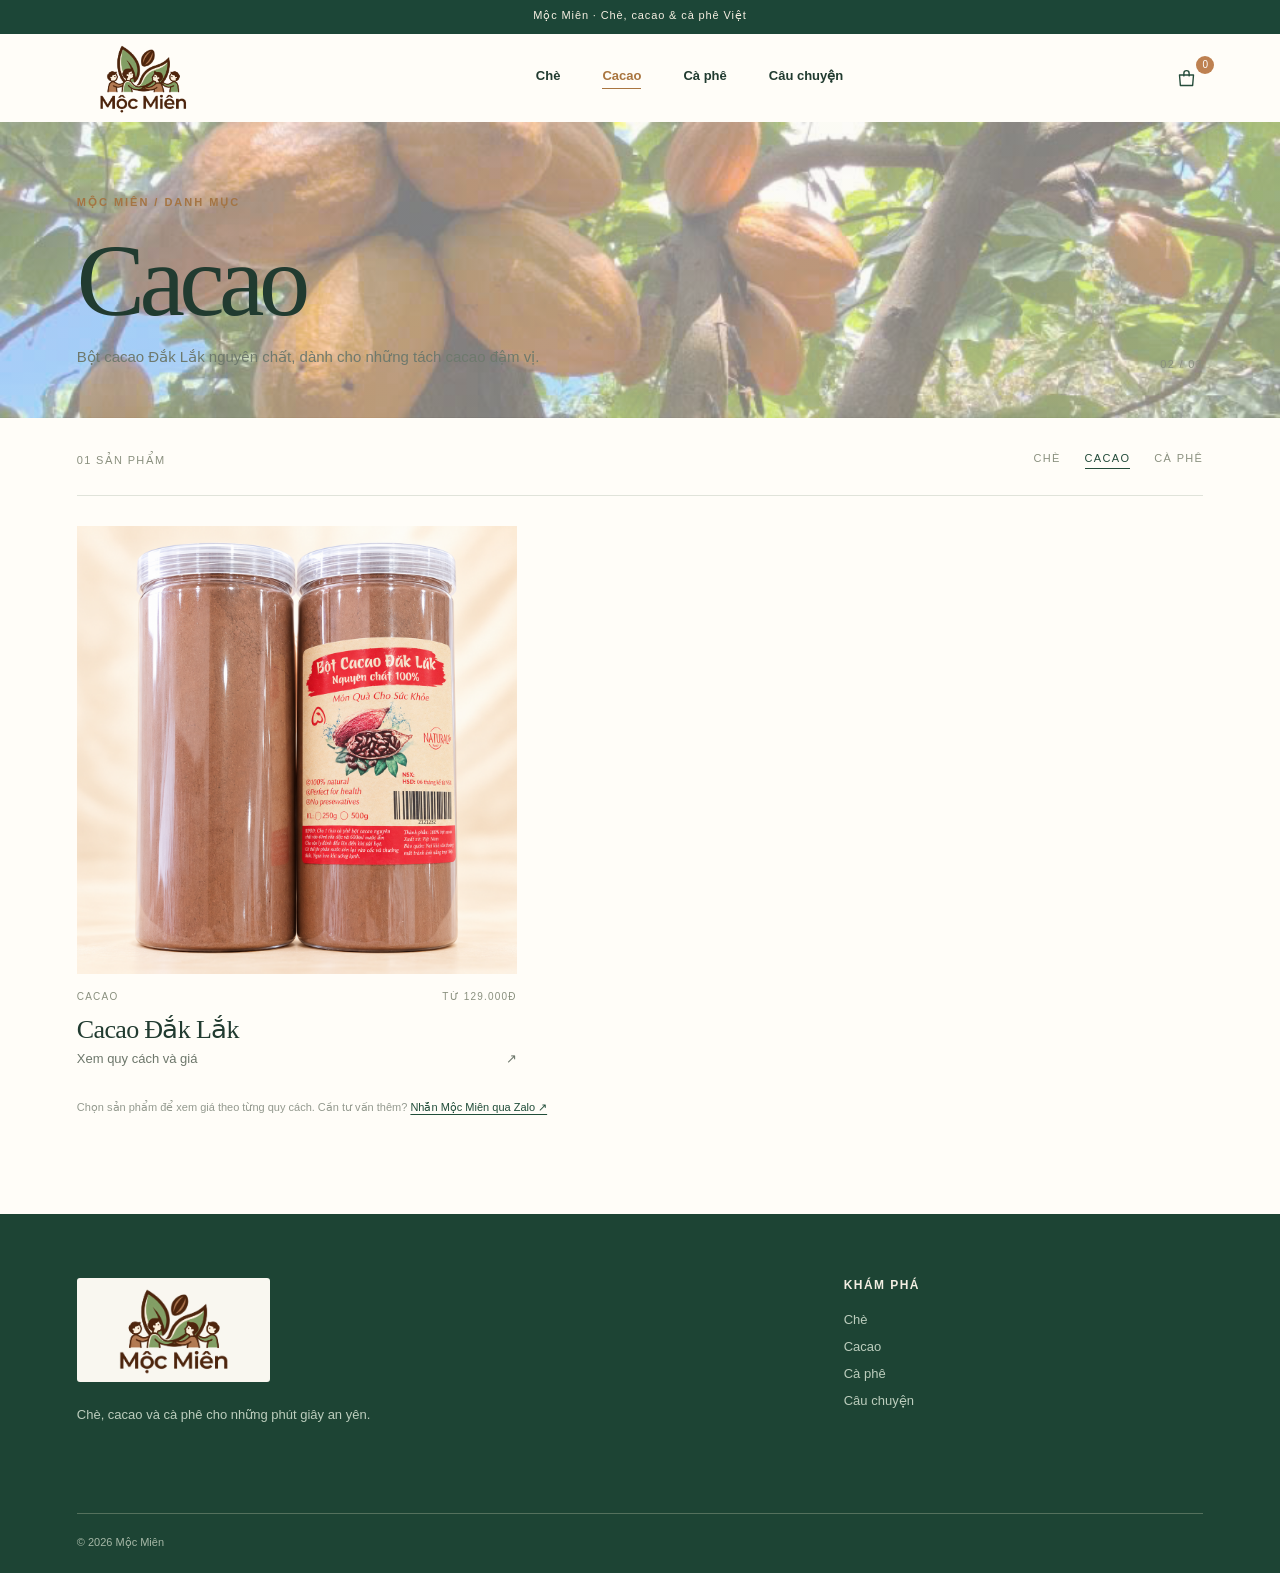
==== commit e31a668a: "fix: force fresh clean site bundle on cacao.html" ====
--- a/cacao.html
+++ b/cacao.html
@@ -1,3 +1,3 @@
 ﻿<!doctype html>
-<html lang="vi"><head><meta charset="utf-8"><meta name="viewport" content="width=device-width, initial-scale=1"><meta name="theme-color" content="#1d4434"><meta name="description" content="Bột cacao Đắk Lắk tại Mộc Miên. Có gói 150 g, 450 g và 950 g."><title>Cacao Đắk Lắk — Mộc Miên</title><link rel="icon" href="./moc-mien-logo.png" type="image/png"><link rel="preconnect" href="https://fonts.googleapis.com"><link rel="preconnect" href="https://fonts.gstatic.com" crossorigin><link href="https://fonts.googleapis.com/css2?family=DM+Sans:wght@400;500;600;700&family=Playfair+Display:ital,wght@0,400;0,500;0,600;1,400;1,500&display=swap" rel="stylesheet"><link rel="stylesheet" href="./style.css?v=story-2"><link rel="stylesheet" href="./catalog.css?v=tea-1"><script src="./config.js?v=2" defer></script><script src="./checkout.js?v=3" defer></script><script src="./site-ui.js?v=clean-1" defer></script><style id="legacy-zalo-cleanup">footer>div:nth-of-type(3){display:none!important}</style></head><body data-page="cacao"><div id="app"></div></body></html>
+<html lang="vi"><head><meta charset="utf-8"><meta name="viewport" content="width=device-width, initial-scale=1"><meta name="theme-color" content="#1d4434"><meta name="description" content="Bột cacao Đắk Lắk tại Mộc Miên. Chọn quy cách 200 g, 500 g hoặc 1 kg."><title>Cacao Đắk Lắk — Mộc Miên</title><link rel="icon" href="./moc-mien-logo.png" type="image/png"><link rel="stylesheet" href="./style.css"><link rel="stylesheet" href="./catalog.css"><script src="./checkout.js?v=1" defer></script><script src="./site-ui.js?v=clean-1" defer></script><style id="legacy-zalo-cleanup">footer>div:nth-of-type(3){display:none!important}</style></head><body data-page="cacao"><div id="app"></div></body></html>
 
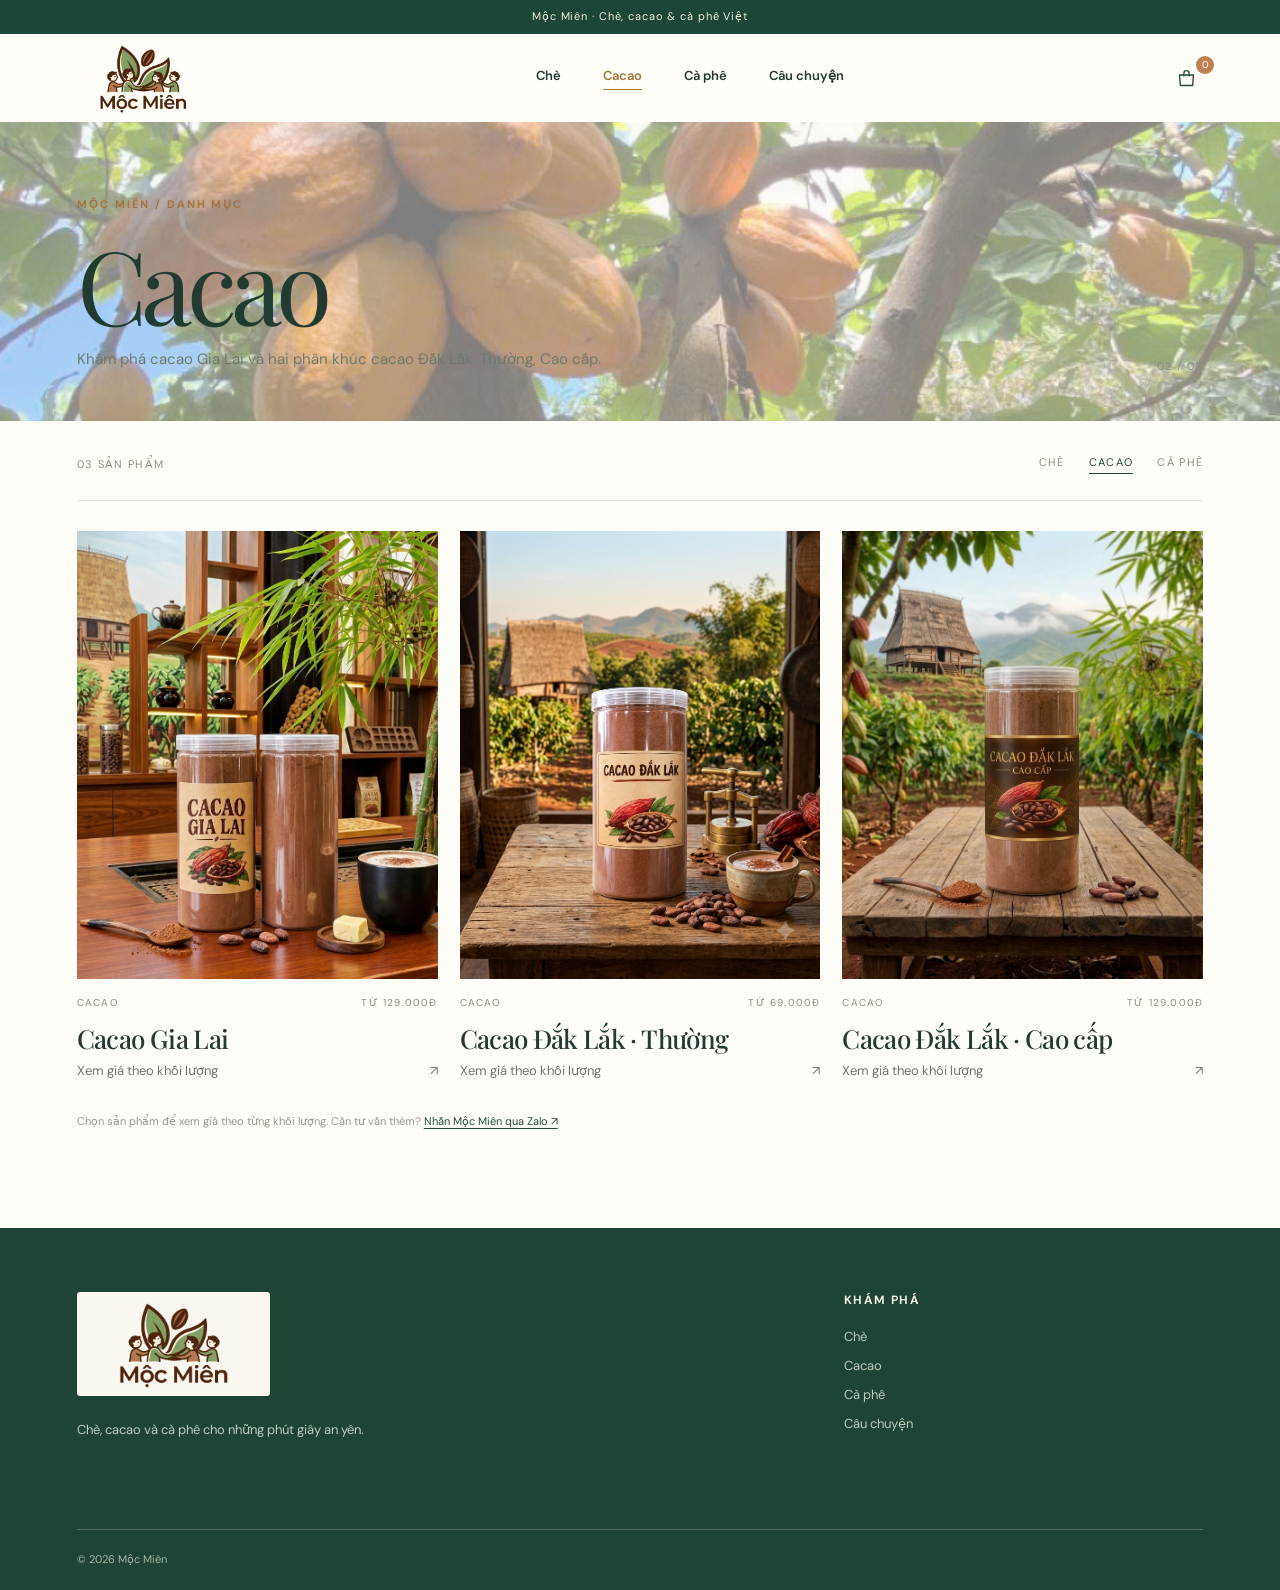
==== commit b922e701: "fix: restore product variant prices and align displayed weights" ====
--- a/cacao.html
+++ b/cacao.html
@@ -1,3 +1,3 @@
 ﻿<!doctype html>
-<html lang="vi"><head><meta charset="utf-8"><meta name="viewport" content="width=device-width, initial-scale=1"><meta name="theme-color" content="#1d4434"><meta name="description" content="Bột cacao Đắk Lắk tại Mộc Miên. Chọn quy cách 200 g, 500 g hoặc 1 kg."><title>Cacao Đắk Lắk — Mộc Miên</title><link rel="icon" href="./moc-mien-logo.png" type="image/png"><link rel="stylesheet" href="./style.css"><link rel="stylesheet" href="./catalog.css"><script src="./checkout.js?v=1" defer></script><script src="./site-ui.js?v=clean-1" defer></script><style id="legacy-zalo-cleanup">footer>div:nth-of-type(3){display:none!important}</style></head><body data-page="cacao"><div id="app"></div></body></html>
+<html lang="vi"><head><meta charset="utf-8"><meta name="viewport" content="width=device-width, initial-scale=1"><meta name="theme-color" content="#1d4434"><meta name="description" content="Bột cacao Đắk Lắk tại Mộc Miên. Có gói 200 g, 500 g và 1 kg."><title>Cacao Đắk Lắk — Mộc Miên</title><link rel="icon" href="./moc-mien-logo.png" type="image/png"><link rel="preconnect" href="https://fonts.googleapis.com"><link rel="preconnect" href="https://fonts.gstatic.com" crossorigin><link href="https://fonts.googleapis.com/css2?family=DM+Sans:wght@400;500;600;700&family=Playfair+Display:ital,wght@0,400;0,500;0,600;1,400;1,500&display=swap" rel="stylesheet"><link rel="stylesheet" href="./style.css?v=ui-2"><link rel="stylesheet" href="./catalog.css?v=ui-2"><script src="./config.js?v=2" defer></script><script src="./checkout.js?v=3" defer></script><script src="./site-ui.js?v=price-fix-1" defer></script><style id="legacy-zalo-cleanup">footer>div:nth-of-type(3){display:none!important}</style></head><body data-page="cacao"><div id="app"></div></body></html>
 
